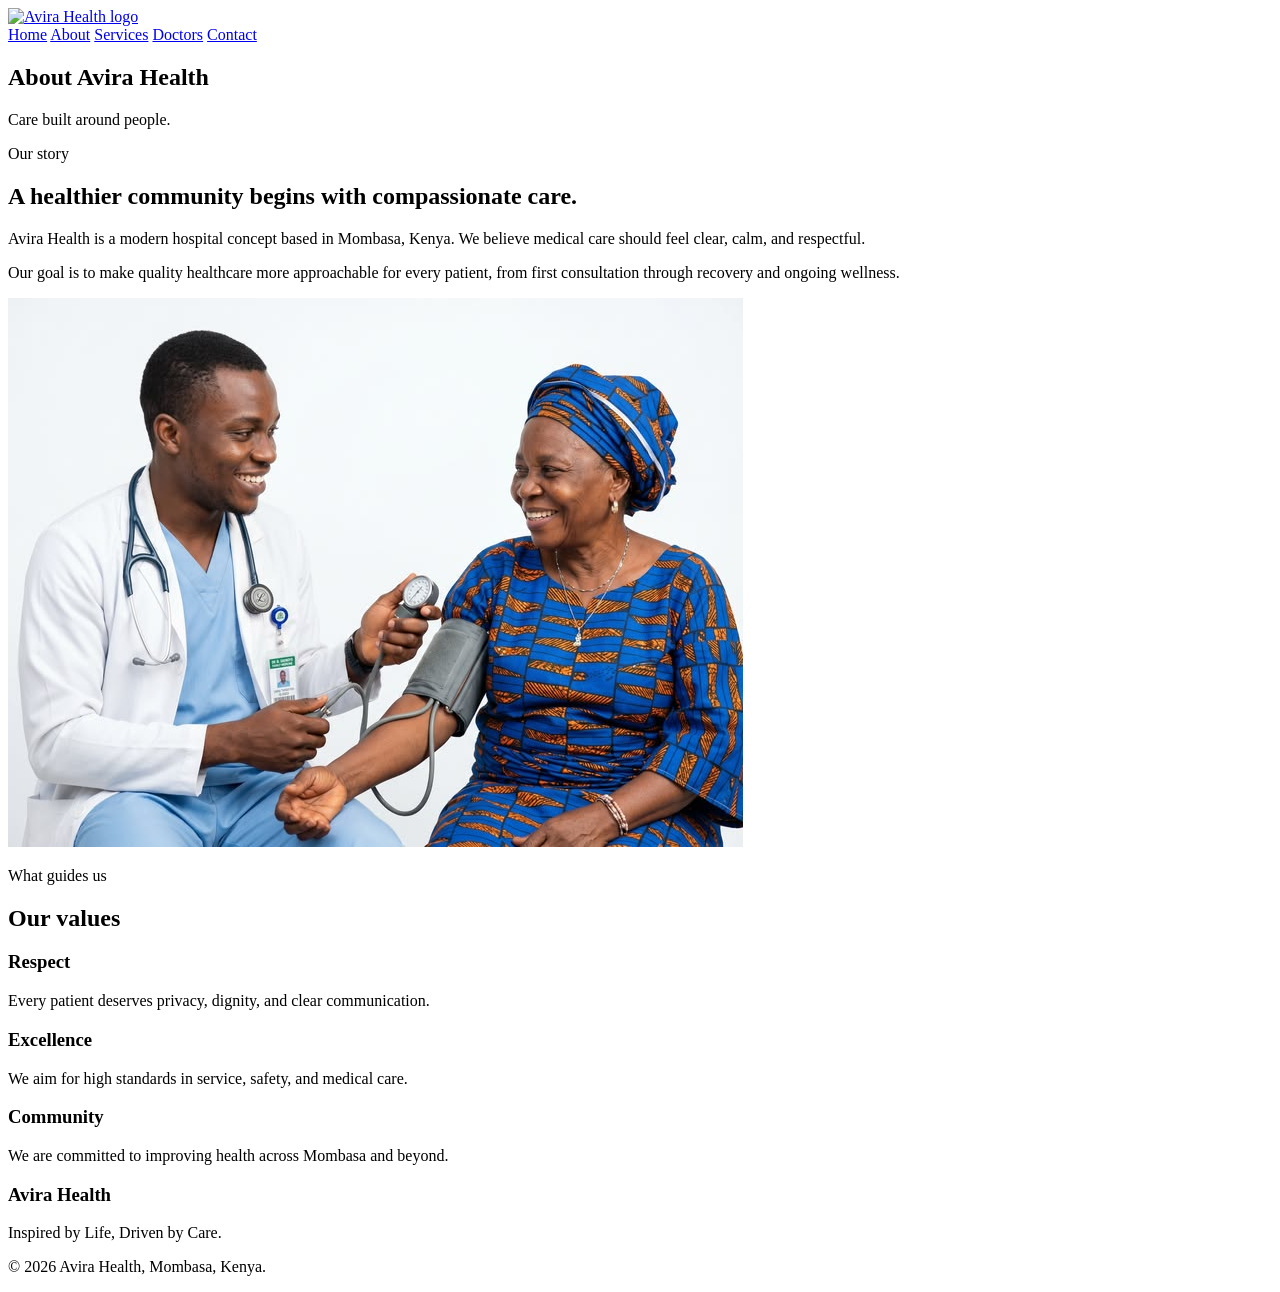
==== about.html @ 93c951a4 "first commit" ====
<!DOCTYPE html>
<html lang="en">
<head>
  <meta charset="UTF-8">
  <meta name="viewport" content="width=device-width, initial-scale=1.0">
  <title>About Us | Avira Health</title>
  <link rel="stylesheet" href="css/style.css">
</head>
<body>

  <header class="header">
    <a href="index.html" class="logo">
      <img src="images/avira-logo.png" alt="Avira Health logo">
    </a>

    <nav class="navigation">
      <a href="index.html">Home</a>
      <a href="about.html" class="active">About</a>
      <a href="services.html">Services</a>
      <a href="doctors.html">Doctors</a>
      <a href="contacts.html">Contact</a>
    </nav>
  </header>

  <main>
    <section class="page-banner">
  <h1>About Avira Health</h1>
  <p class="page-subtitle">Care built around people.</p>
</section>

    <section class="section two-column">
      <div>
        <p class="eyebrow">Our story</p>
        <h2>A healthier community begins with compassionate care.</h2>
        <p>
          Avira Health is a modern hospital concept based in Mombasa, Kenya.
          We believe medical care should feel clear, calm, and respectful.
        </p>
        <p>
          Our goal is to make quality healthcare more approachable for every
          patient, from first consultation through recovery and ongoing wellness.
        </p>
      </div>

      <img src="Images/help.jpg" alt="Healthcare professional supporting a patient">
    </section>

    <section class="section values-section">
      <div class="section-heading">
        <p class="eyebrow">What guides us</p>
        <h2>Our values</h2>
      </div>

      <div class="feature-grid">
        <article class="feature-card">
          <h3>Respect</h3>
          <p>Every patient deserves privacy, dignity, and clear communication.</p>
        </article>

        <article class="feature-card">
          <h3>Excellence</h3>
          <p>We aim for high standards in service, safety, and medical care.</p>
        </article>

        <article class="feature-card">
          <h3>Community</h3>
          <p>We are committed to improving health across Mombasa and beyond.</p>
        </article>
      </div>
    </section>
  </main>

  <footer class="footer">
    <div>
      <h3>Avira Health</h3>
      <p>Inspired by Life, Driven by Care.</p>
    </div>
    <p>© 2026 Avira Health, Mombasa, Kenya.</p>
  </footer>

</body>
</html>
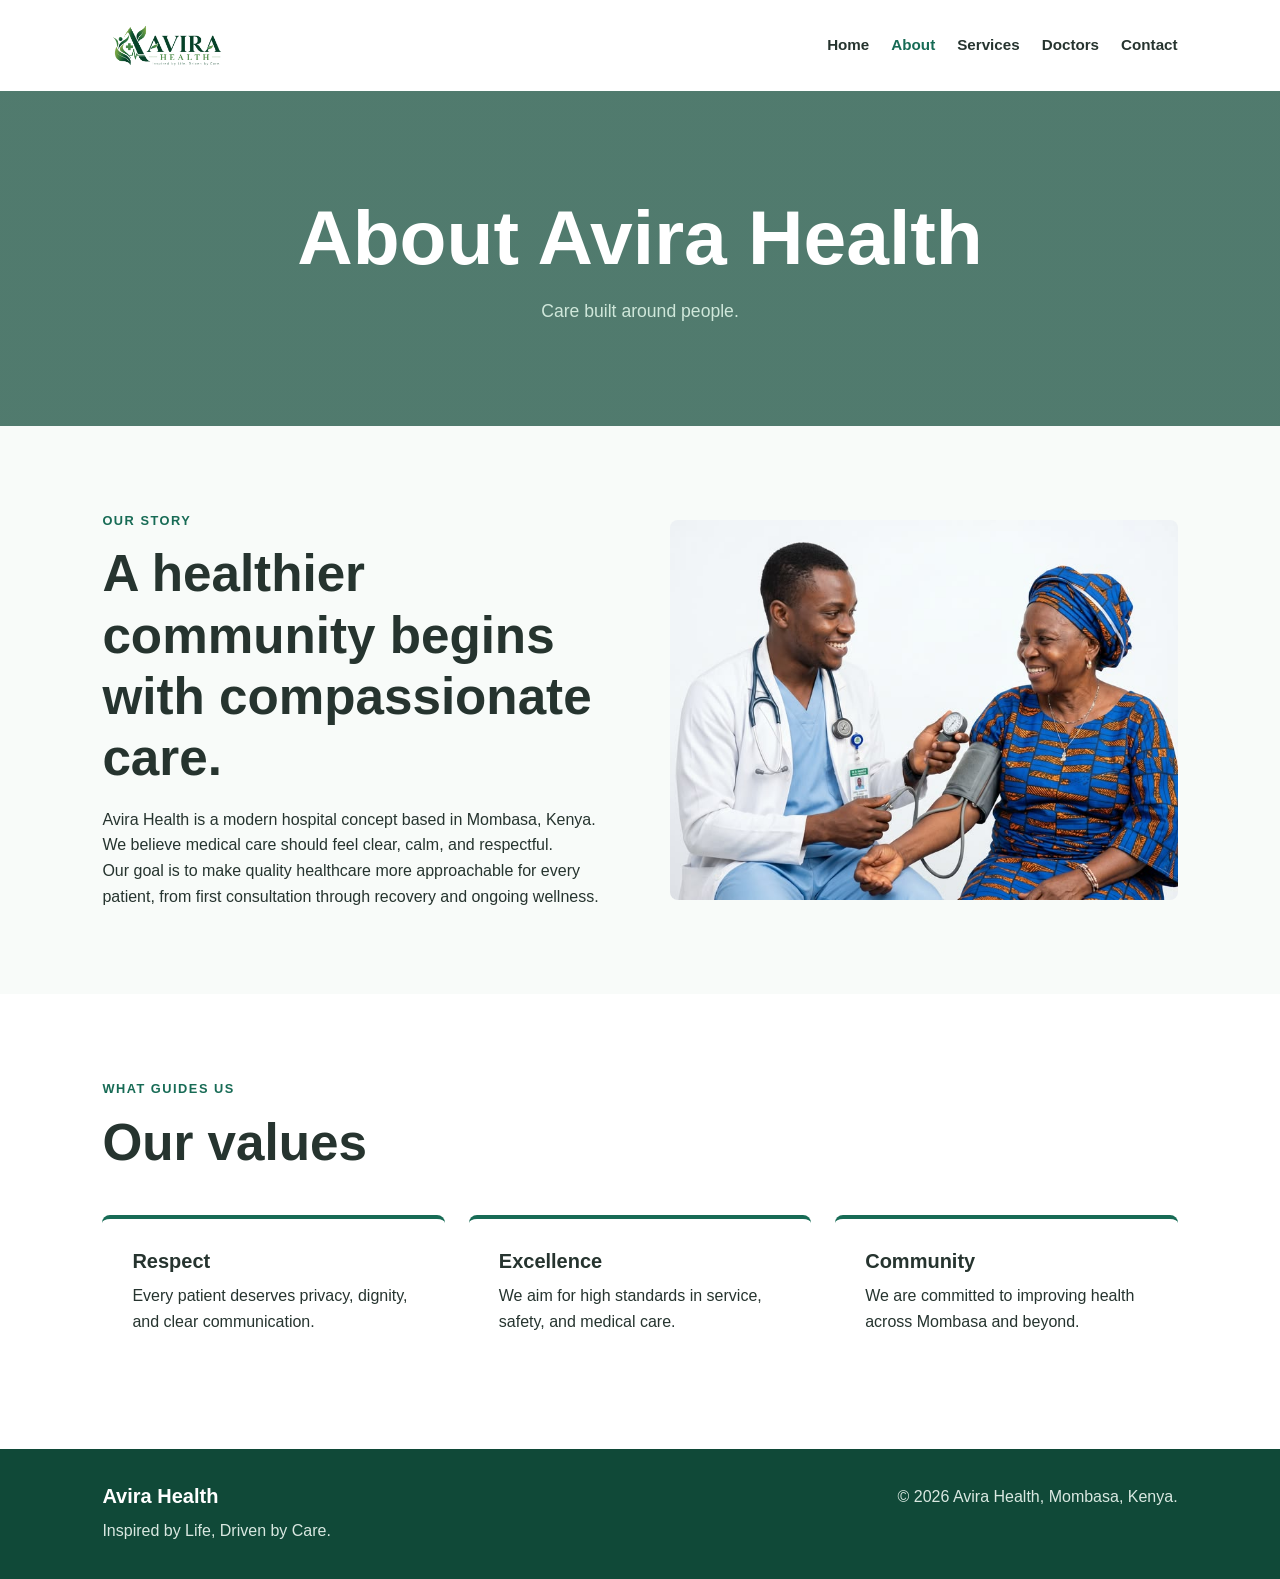
==== commit f6df6389: "fix paths" ====
--- a/about.html
+++ b/about.html
@@ -4,13 +4,13 @@
   <meta charset="UTF-8">
   <meta name="viewport" content="width=device-width, initial-scale=1.0">
   <title>About Us | Avira Health</title>
-  <link rel="stylesheet" href="css/style.css">
+  <link rel="stylesheet" href="CSS/style.css">
 </head>
 <body>
 
   <header class="header">
     <a href="index.html" class="logo">
-      <img src="images/avira-logo.png" alt="Avira Health logo">
+      <img src="Images/avira-logo.png" alt="Avira Health logo">
     </a>
 
     <nav class="navigation">
--- a/CSS/style.css
+++ b/CSS/style.css
@@ -0,0 +1,475 @@
+* {
+  box-sizing: border-box;
+  margin: 0;
+  padding: 0;
+}
+
+:root {
+  --green: #176b55;
+  --dark-green: #104938;
+  --soft-green: #e7f2ed;
+  --cream: #f8fbf9;
+  --white: #ffffff;
+  --text: #26342f;
+  --muted: #687770;
+}
+
+body {
+  font-family: Arial, Helvetica, sans-serif;
+  color: var(--text);
+  background: var(--cream);
+  line-height: 1.6;
+}
+
+a {
+  color: inherit;
+  text-decoration: none;
+}
+
+.header {
+  display: flex;
+  align-items: center;
+  justify-content: space-between;
+  padding: 18px 8%;
+  background: var(--white);
+}
+
+.logo img {
+  display: block;
+  width: 130px;
+  max-height: 75px;
+  object-fit: contain;
+}
+
+.navigation {
+  display: flex;
+  flex-wrap: wrap;
+  gap: 22px;
+}
+
+.navigation a {
+  font-size: 0.95rem;
+  font-weight: bold;
+  color: var(--text);
+}
+
+.navigation a:hover,
+.navigation .active {
+  color: var(--green);
+}
+
+.hero {
+  min-height: 620px;
+  display: flex;
+  align-items: center;
+  padding: 80px 8%;
+  color: var(--white);
+  background:
+    linear-gradient(rgba(12, 65, 49, 0.72), rgba(12, 65, 49, 0.72)),
+    url("../images/hero.jpg.jpg") center/cover;
+}
+
+.hero-content {
+  max-width: 650px;
+}
+
+.eyebrow {
+  margin-bottom: 12px;
+  color: var(--green);
+  font-size: 0.8rem;
+  font-weight: bold;
+  letter-spacing: 1.5px;
+  text-transform: uppercase;
+}
+
+.hero .eyebrow {
+  color: #d2f0e2;
+}
+
+h1,
+h2,
+h3 {
+  line-height: 1.2;
+}
+
+h1 {
+  margin-bottom: 20px;
+  font-size: clamp(2.6rem, 6vw, 5rem);
+}
+
+h2 {
+  margin-bottom: 18px;
+  font-size: clamp(2rem, 4vw, 3.2rem);
+}
+
+h3 {
+  margin-bottom: 10px;
+  font-size: 1.25rem;
+}
+
+.hero p:not(.eyebrow) {
+  max-width: 560px;
+  margin-bottom: 28px;
+  font-size: 1.1rem;
+}
+
+.button {
+  display: inline-block;
+  padding: 14px 24px;
+  border: none;
+  border-radius: 4px;
+  background: var(--green);
+  color: var(--white);
+  cursor: pointer;
+  font-weight: bold;
+}
+
+.button:hover {
+  background: var(--dark-green);
+}
+
+.section {
+  padding: 85px 8%;
+}
+
+.intro-section,
+.values-section {
+  background: var(--white);
+}
+
+.section-heading {
+  max-width: 700px;
+  margin-bottom: 42px;
+}
+
+.feature-grid,
+.service-grid,
+.doctor-grid {
+  display: grid;
+  grid-template-columns: repeat(3, 1fr);
+  gap: 24px;
+}
+
+.feature-card,
+.service-card {
+  padding: 30px;
+  border-radius: 8px;
+  background: var(--white);
+}
+
+.feature-card {
+  border-top: 4px solid var(--green);
+}
+
+.services-preview {
+  background: var(--soft-green);
+}
+
+.cta-section {
+  padding: 80px 8%;
+  text-align: center;
+  color: var(--white);
+  background: var(--green);
+}
+
+.cta-section h2 {
+  margin-bottom: 12px;
+}
+
+.cta-section p {
+  margin-bottom: 25px;
+}
+
+.footer {
+  display: flex;
+  justify-content: space-between;
+  gap: 20px;
+  padding: 35px 8%;
+  color: #d9e8e1;
+  background: var(--dark-green);
+}
+
+.footer h3 {
+  color: var(--white);
+}
+
+.page-banner {
+  padding: 100px 8%;
+  text-align: center;
+  color: var(--white);
+  background: var(--dark-green);
+  background:
+    linear-gradient(rgba(16, 73, 56, 0.72), rgba(16, 73, 56, 0.72)),
+    url("../images/mombasa.jpg.jpg") center/cover;
+}
+
+.page-banner h1 {
+  margin-bottom: 14px;
+  font-size: clamp(3rem, 6vw, 5rem);
+}
+
+.page-subtitle {
+  font-size: 1.1rem;
+  color: #cfe7da;
+}
+
+.two-column,
+.contact-layout {
+  display: grid;
+  grid-template-columns: 1fr 1fr;
+  align-items: center;
+  gap: 60px;
+}
+
+.two-column img {
+  width: 100%;
+  min-height: 380px;
+  border-radius: 8px;
+  object-fit: cover;
+}
+
+.doctor-card {
+  overflow: hidden;
+  border-radius: 8px;
+  background: var(--white);
+  text-align: center;
+}
+
+.doctor-card img {
+  width: 100%;
+  height: 330px;
+  object-fit: cover;
+}
+
+.doctor-card h3 {
+  margin: 22px 16px 6px;
+}
+
+.doctor-card p {
+  margin-bottom: 25px;
+  color: var(--muted);
+}
+
+.contact-details p {
+  margin: 14px 0;
+}
+
+.contact-form {
+  display: grid;
+  gap: 18px;
+  padding: 30px;
+  border-radius: 8px;
+  background: var(--white);
+}
+
+.contact-form label {
+  display: grid;
+  gap: 7px;
+  font-weight: bold;
+}
+
+.contact-form input,
+.contact-form textarea {
+  width: 100%;
+  padding: 12px;
+  border: 1px solid #cbd6d0;
+  border-radius: 4px;
+  font: inherit;
+}
+
+.contact-form textarea {
+  resize: vertical;
+}
+
+/* SERVICES PAGE */
+
+.services-list {
+  max-width: 1100px;
+  margin: 0 auto;
+}
+
+.service-row {
+  margin-bottom: 50px;
+  overflow: hidden;
+  border-radius: 14px;
+  background: var(--white);
+  box-shadow: 0 10px 28px rgba(16, 73, 56, 0.10);
+}
+
+.service-row h2 {
+  margin: 0;
+  padding: 26px 30px 18px;
+  color: var(--green);
+  text-align: center;
+  font-size: 2rem;
+}
+
+.service-content {
+  display: grid;
+  grid-template-columns: 1fr 1fr;
+  min-height: 320px;
+}
+
+.service-content img {
+  display: block;
+  width: 100%;
+  height: 320px;
+  object-fit: cover;
+}
+
+.service-description {
+  display: flex;
+  flex-direction: column;
+  justify-content: center;
+  padding: 40px;
+  background: #f5faf7;
+  border-left: 5px solid var(--green);
+}
+
+.service-description p {
+  margin: 0 0 24px;
+  font-size: 1.05rem;
+  color: #3e5148;
+}
+
+.service-description .button {
+  align-self: flex-start;
+}
+
+/* PHONE DESIGN */
+
+@media (max-width: 800px) {
+  .header,
+  .footer {
+    flex-direction: column;
+    align-items: flex-start;
+  }
+
+  .feature-grid,
+  .service-grid,
+  .doctor-grid,
+  .two-column,
+  .contact-layout,
+  .service-content {
+    grid-template-columns: 1fr;
+  }
+
+  .hero {
+    min-height: 540px;
+  }
+
+  .section,
+  .cta-section,
+  .page-banner {
+    padding: 65px 7%;
+  }
+
+  .service-content img {
+    height: 240px;
+  }
+
+  .service-description {
+    padding: 30px;
+    border-top: 5px solid var(--green);
+    border-left: none;
+  }
+  /* DOCTORS PAGE */
+
+.team-hero {
+  display: grid;
+  min-height: 460px;
+  place-items: center;
+  padding: 80px 8%;
+  text-align: center;
+  color: #ffffff;
+  background:
+    linear-gradient(rgba(16, 73, 56, 0.72), rgba(16, 73, 56, 0.72)),
+    url("../images/hospital.jpg.") center/cover;
+}
+
+.team-hero-content {
+  max-width: 760px;
+}
+
+.team-hero h1 {
+  margin-bottom: 14px;
+  font-size: clamp(3rem, 6vw, 5rem);
+}
+
+.team-hero p {
+  color: #d9eee4;
+  font-size: 1.15rem;
+}
+
+.team-heading {
+  margin-right: auto;
+  margin-left: auto;
+  text-align: center;
+}
+
+.highlighted-team {
+  background: #ffffff;
+}
+
+.team-photo-section {
+  padding-top: 0;
+  text-align: center;
+}
+
+.team-photo-section img {
+  display: block;
+  width: 100%;
+  max-width: 1100px;
+  height: 440px;
+  margin: 0 auto 45px;
+  border-radius: 14px;
+  object-fit: cover;
+}
+
+.team-message {
+  max-width: 760px;
+  margin: 0 auto;
+}
+
+.team-message p:not(.eyebrow) {
+  font-size: 1.05rem;
+}
+
+@media (max-width: 800px) {
+  .team-hero {
+    min-height: 360px;
+  }
+
+  .team-photo-section img {
+    height: 260px;
+  }
+}
+.team-photo-section {
+  padding-top: 0;
+  text-align: center;
+}
+
+.team-image-frame {
+  width: 100%;
+  max-width: 820px;
+  height: 450px;
+  margin: 0 auto 45px;
+  overflow: hidden;
+  border-radius: 14px;
+  box-shadow: 0 10px 28px rgba(16, 73, 56, 0.15);
+}
+
+.team-image-frame img {
+  display: block;
+  width: 100%;
+  height: 100%;
+  object-fit: cover;
+  object-position: center 75%;
+}
+
+@media (max-width: 800px) {
+  .team-image-frame {
+    height: 280px;
+  }
+}
+}
